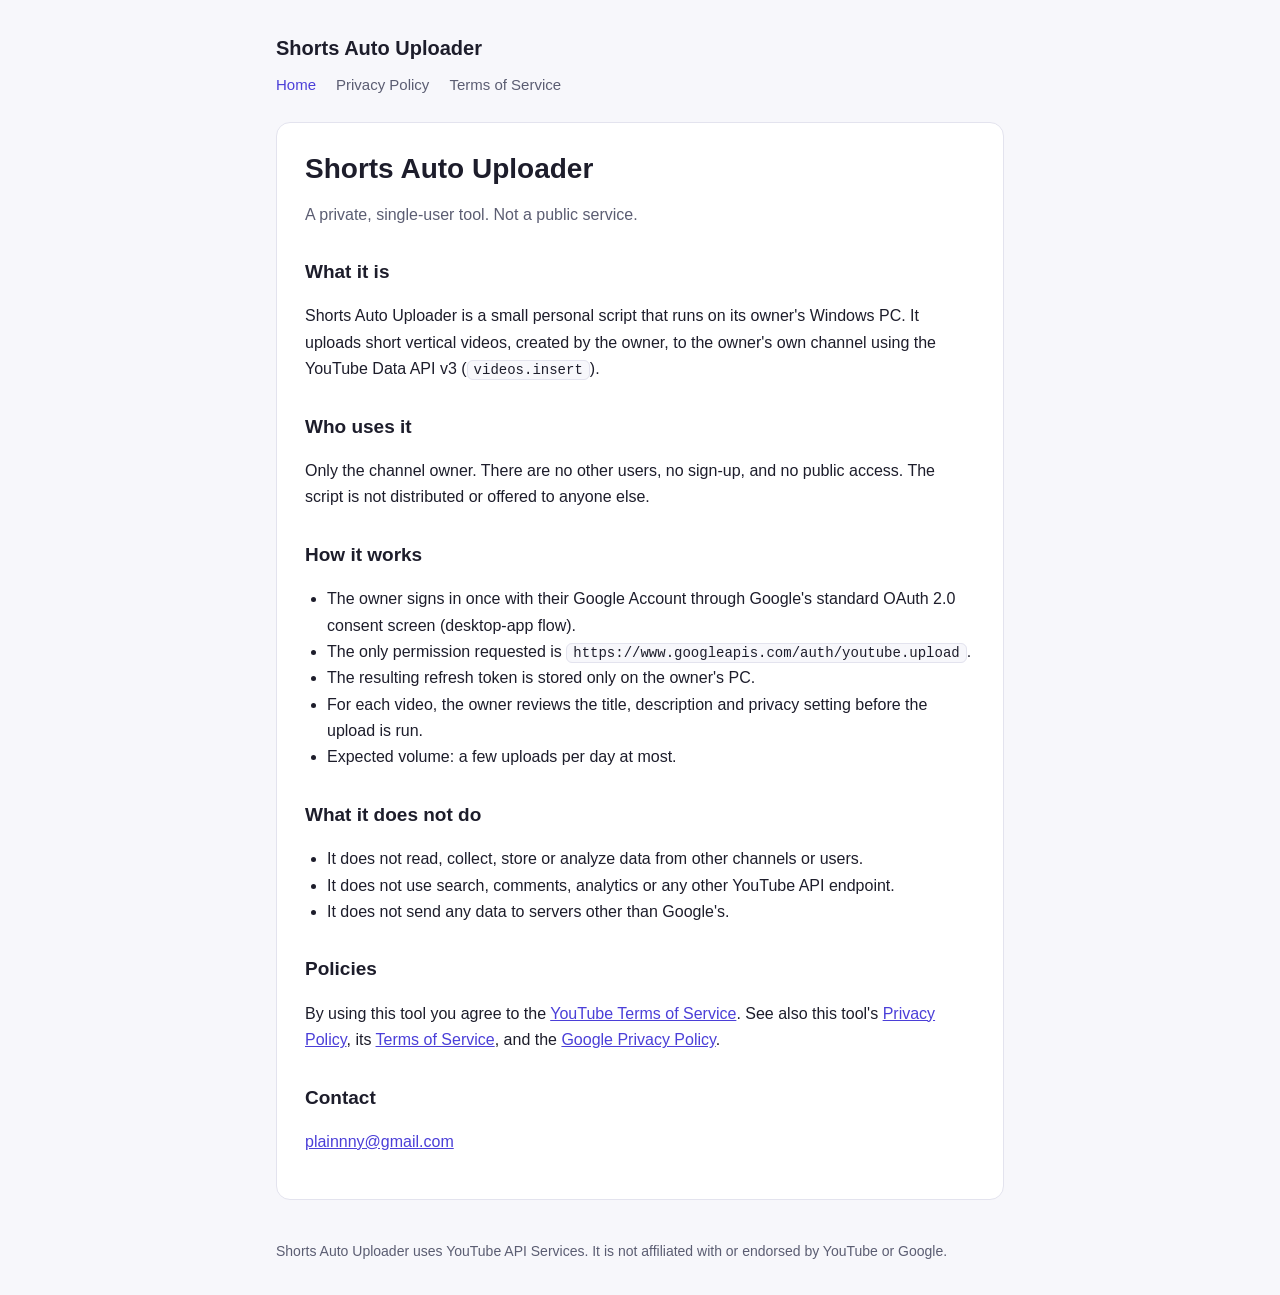
==== index.html @ 1df6de32 "Add files via upload 개인정보 처리방침, 이용약관 등" ====
<!doctype html>
<html lang="en">
<head>
  <meta charset="utf-8">
  <meta name="viewport" content="width=device-width, initial-scale=1">
  <title>Shorts Auto Uploader</title>
  <meta name="description" content="A private, single-user script that uploads the owner's own Shorts to their own channel via the YouTube Data API v3.">
  <link rel="stylesheet" href="style.css">
</head>
<body>
  <header>
    <a class="brand" href="index.html">Shorts Auto Uploader</a>
    <nav>
      <a href="index.html" aria-current="page">Home</a>
      <a href="privacy.html">Privacy Policy</a>
      <a href="terms.html">Terms of Service</a>
    </nav>
  </header>

  <main>
    <div class="card">
      <h1>Shorts Auto Uploader</h1>
      <p class="muted">A private, single-user tool. Not a public service.</p>

      <h2>What it is</h2>
      <p>Shorts Auto Uploader is a small personal script that runs on its owner's Windows PC. It uploads short vertical videos, created by the owner, to the owner's own channel using the YouTube Data API v3 (<code>videos.insert</code>).</p>

      <h2>Who uses it</h2>
      <p>Only the channel owner. There are no other users, no sign-up, and no public access. The script is not distributed or offered to anyone else.</p>

      <h2>How it works</h2>
      <ul>
        <li>The owner signs in once with their Google Account through Google's standard OAuth 2.0 consent screen (desktop-app flow).</li>
        <li>The only permission requested is <code>https://www.googleapis.com/auth/youtube.upload</code>.</li>
        <li>The resulting refresh token is stored only on the owner's PC.</li>
        <li>For each video, the owner reviews the title, description and privacy setting before the upload is run.</li>
        <li>Expected volume: a few uploads per day at most.</li>
      </ul>

      <h2>What it does not do</h2>
      <ul>
        <li>It does not read, collect, store or analyze data from other channels or users.</li>
        <li>It does not use search, comments, analytics or any other YouTube API endpoint.</li>
        <li>It does not send any data to servers other than Google's.</li>
      </ul>

      <h2>Policies</h2>
      <p>By using this tool you agree to the <a href="https://www.youtube.com/t/terms">YouTube Terms of Service</a>. See also this tool's <a href="privacy.html">Privacy Policy</a>, its <a href="terms.html">Terms of Service</a>, and the <a href="https://policies.google.com/privacy">Google Privacy Policy</a>.</p>

      <h2>Contact</h2>
      <p><a href="mailto:plainnny@gmail.com">plainnny@gmail.com</a></p>
    </div>
  </main>

  <footer>Shorts Auto Uploader uses YouTube API Services. It is not affiliated with or endorsed by YouTube or Google.</footer>
</body>
</html>
---- style.css ----
:root {
  --bg: #f7f7fb;
  --card: #ffffff;
  --text: #1d1d2b;
  --muted: #5b5d72;
  --accent: #4b3fd8;
  --border: #e3e3ee;
}
@media (prefers-color-scheme: dark) {
  :root {
    --bg: #12121c;
    --card: #1b1b29;
    --text: #ececf4;
    --muted: #a5a7bd;
    --accent: #a59cff;
    --border: #2c2c40;
  }
}
* { box-sizing: border-box; }
body {
  margin: 0;
  background: var(--bg);
  color: var(--text);
  font: 16px/1.65 -apple-system, "Segoe UI", Roboto, "Helvetica Neue", Arial, sans-serif;
}
header, main, footer { max-width: 760px; margin: 0 auto; padding: 0 16px; }
header { padding-top: 32px; }
nav { display: flex; gap: 20px; flex-wrap: wrap; margin-top: 8px; }
nav a { color: var(--muted); text-decoration: none; font-size: 15px; }
nav a[aria-current="page"], nav a:hover { color: var(--accent); }
.brand { font-weight: 700; font-size: 20px; color: var(--text); text-decoration: none; }
main { padding-top: 24px; padding-bottom: 40px; }
.card {
  background: var(--card);
  border: 1px solid var(--border);
  border-radius: 14px;
  padding: 28px;
}
h1 { font-size: 28px; line-height: 1.25; margin: 0 0 8px; }
h2 { font-size: 19px; margin: 28px 0 8px; }
p, li { color: var(--text); }
.muted { color: var(--muted); }
a { color: var(--accent); }
ul { padding-left: 22px; }
code { font-size: 14px; background: var(--bg); border: 1px solid var(--border); border-radius: 6px; padding: 1px 6px; }
footer { padding-bottom: 32px; font-size: 14px; color: var(--muted); }
@media (max-width: 520px) { .card { padding: 20px; } h1 { font-size: 24px; } }
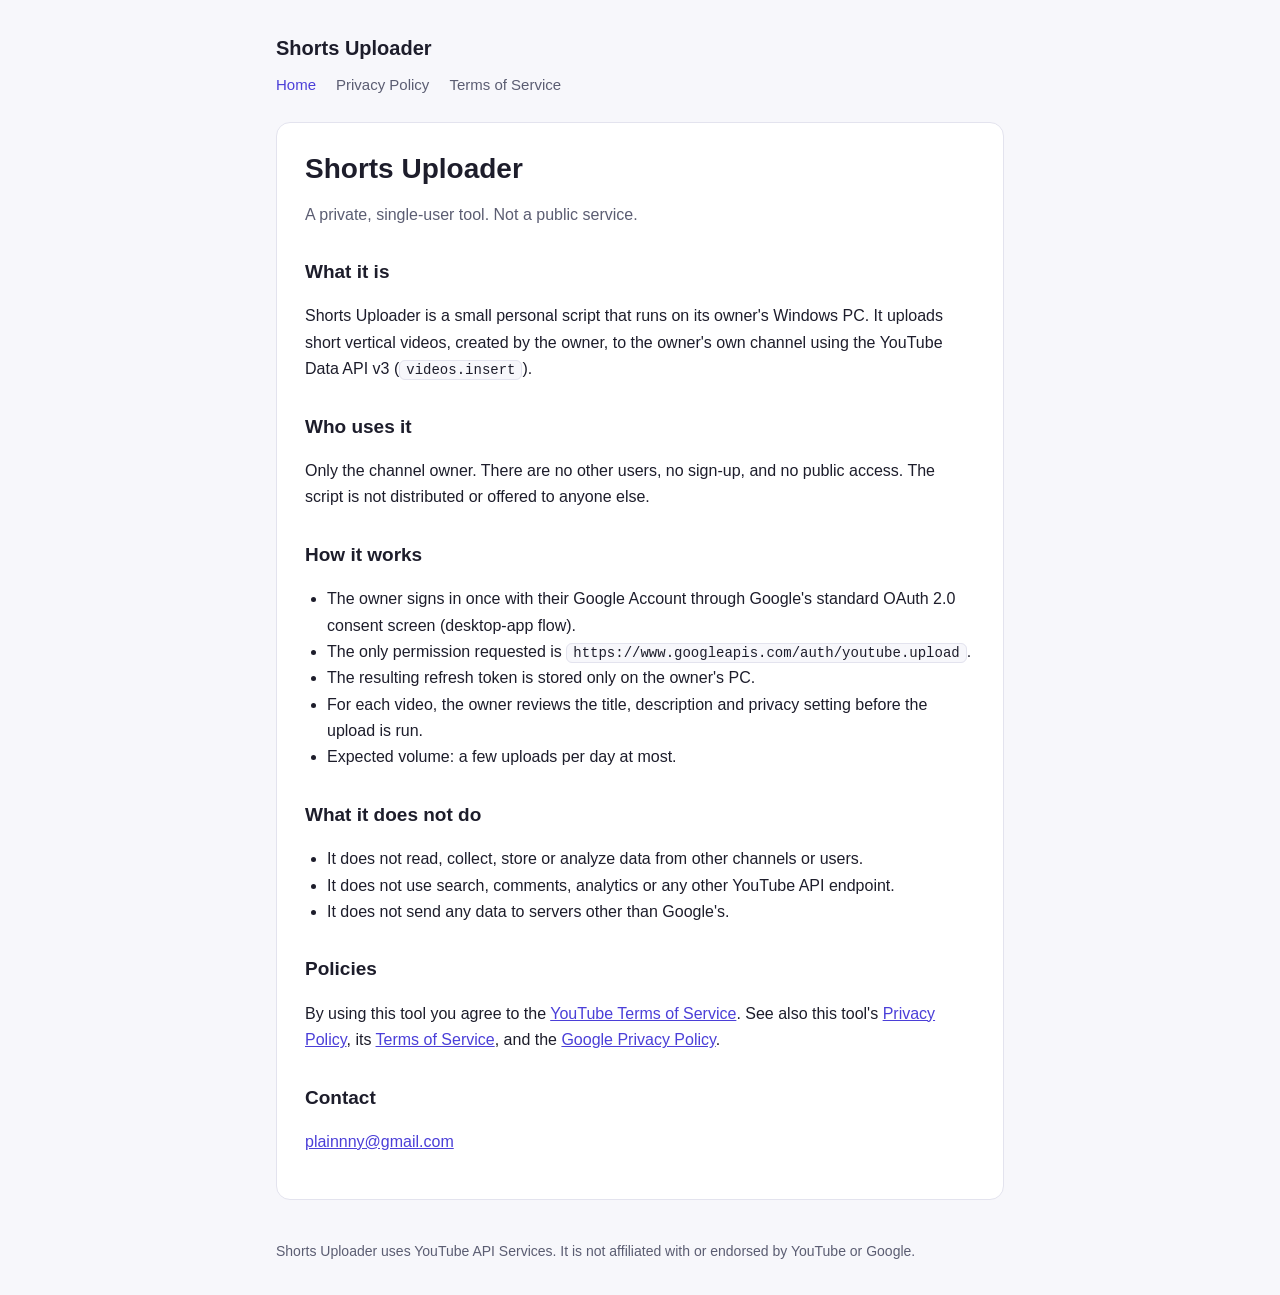
==== commit b4af4c4d: "Add files via upload 명칭 변경 등" ====
--- a/index.html
+++ b/index.html
@@ -3,13 +3,13 @@
 <head>
   <meta charset="utf-8">
   <meta name="viewport" content="width=device-width, initial-scale=1">
-  <title>Shorts Auto Uploader</title>
+  <title>Shorts Uploader</title>
   <meta name="description" content="A private, single-user script that uploads the owner's own Shorts to their own channel via the YouTube Data API v3.">
   <link rel="stylesheet" href="style.css">
 </head>
 <body>
   <header>
-    <a class="brand" href="index.html">Shorts Auto Uploader</a>
+    <a class="brand" href="index.html">Shorts Uploader</a>
     <nav>
       <a href="index.html" aria-current="page">Home</a>
       <a href="privacy.html">Privacy Policy</a>
@@ -19,11 +19,11 @@
 
   <main>
     <div class="card">
-      <h1>Shorts Auto Uploader</h1>
+      <h1>Shorts Uploader</h1>
       <p class="muted">A private, single-user tool. Not a public service.</p>
 
       <h2>What it is</h2>
-      <p>Shorts Auto Uploader is a small personal script that runs on its owner's Windows PC. It uploads short vertical videos, created by the owner, to the owner's own channel using the YouTube Data API v3 (<code>videos.insert</code>).</p>
+      <p>Shorts Uploader is a small personal script that runs on its owner's Windows PC. It uploads short vertical videos, created by the owner, to the owner's own channel using the YouTube Data API v3 (<code>videos.insert</code>).</p>
 
       <h2>Who uses it</h2>
       <p>Only the channel owner. There are no other users, no sign-up, and no public access. The script is not distributed or offered to anyone else.</p>
@@ -52,6 +52,6 @@
     </div>
   </main>
 
-  <footer>Shorts Auto Uploader uses YouTube API Services. It is not affiliated with or endorsed by YouTube or Google.</footer>
+  <footer>Shorts Uploader uses YouTube API Services. It is not affiliated with or endorsed by YouTube or Google.</footer>
 </body>
 </html>
